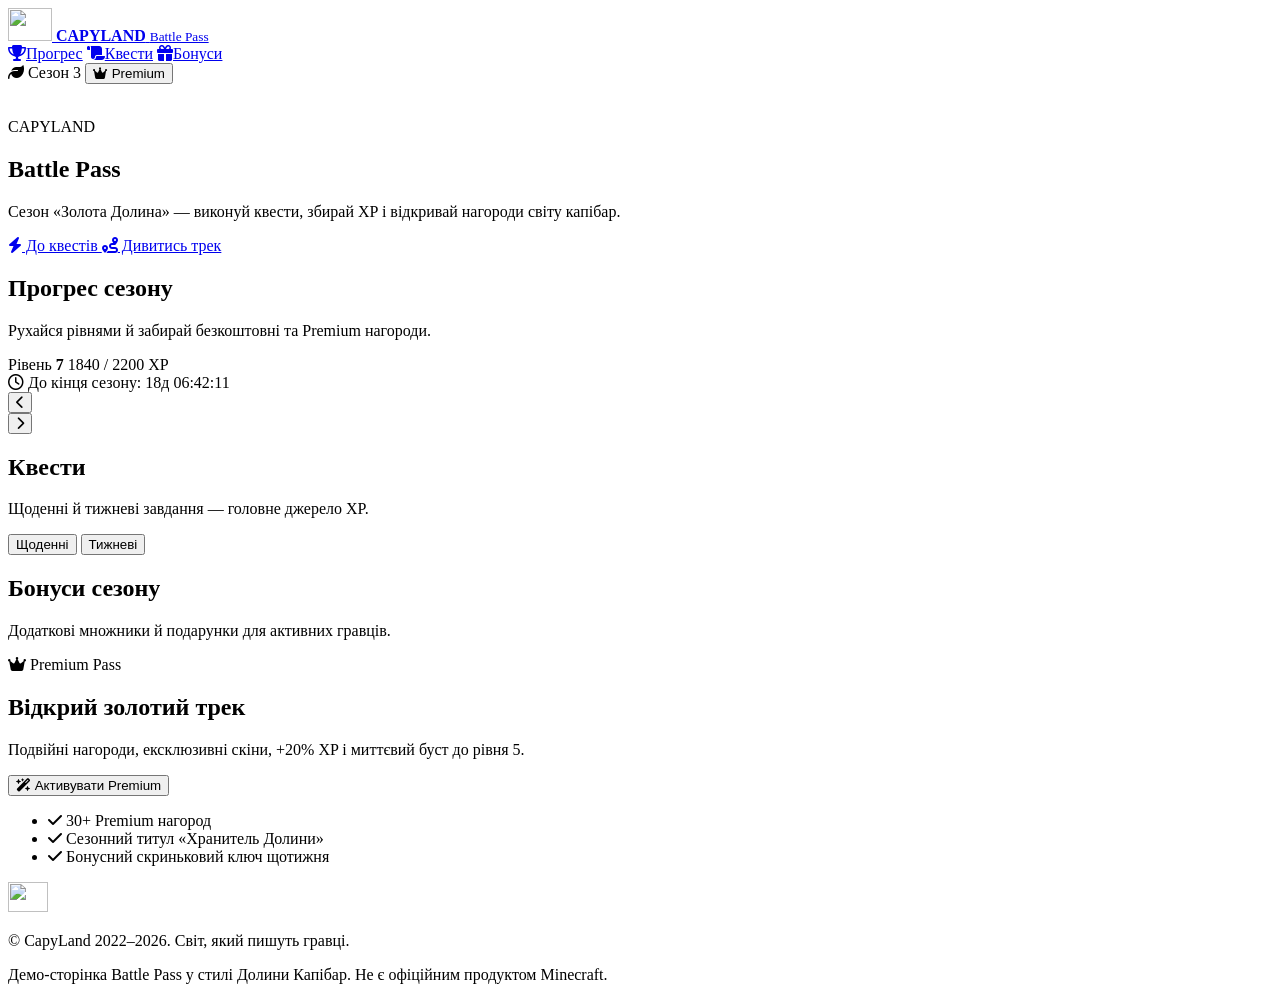
==== webapp/battlepass.html @ 0b2c3b3c "Add Capyland-style Battle Pass page with quests and rewards. New /battlepass web page mirrors Capyla" ====
<!DOCTYPE html>
<html lang="uk">
<head>
  <meta charset="UTF-8">
  <meta name="viewport" content="width=device-width, initial-scale=1.0">
  <title>Battle Pass — Долина Капібар</title>
  <meta name="description" content="Сезонний Battle Pass Долини Капібар: квести, нагороди, прогрес і бонуси.">
  <link rel="icon" href="/static/assets/logo.png" type="image/png">
  <link rel="preconnect" href="https://fonts.googleapis.com">
  <link rel="preconnect" href="https://fonts.gstatic.com" crossorigin>
  <link href="https://fonts.googleapis.com/css2?family=Unbounded:wght@400;500;600;700;800&display=swap" rel="stylesheet">
  <link rel="stylesheet" href="https://cdnjs.cloudflare.com/ajax/libs/font-awesome/6.5.1/css/all.min.css">
  <link rel="stylesheet" href="/static/battlepass.css">
</head>
<body>
  <div class="ambient" aria-hidden="true">
    <div class="ambient__glow ambient__glow--a"></div>
    <div class="ambient__glow ambient__glow--b"></div>
    <div class="ambient__grain"></div>
  </div>

  <header class="site-header">
    <a class="brand" href="/battlepass" aria-label="CapyLand — Battle Pass">
      <img src="/static/assets/logo.png" alt="" width="44" height="33">
      <span>
        <strong>CAPYLAND</strong>
        <small>Battle Pass</small>
      </span>
    </a>
    <nav class="header-nav" aria-label="Навігація">
      <a href="#progress"><i class="fa-solid fa-trophy"></i><span>Прогрес</span></a>
      <a href="#quests"><i class="fa-solid fa-scroll"></i><span>Квести</span></a>
      <a href="#bonuses"><i class="fa-solid fa-gift"></i><span>Бонуси</span></a>
    </nav>
    <div class="header-actions">
      <span class="chip chip--accent" id="seasonChip">
        <i class="fa-solid fa-leaf"></i> Сезон 3
      </span>
      <button type="button" class="btn-ghost" id="premiumBtn">
        <i class="fa-solid fa-crown"></i> Premium
      </button>
    </div>
  </header>

  <main>
    <section class="hero" aria-labelledby="heroTitle">
      <div class="hero__bg" aria-hidden="true">
        <img src="/static/assets/hero.png" alt="" class="hero__img">
        <div class="hero__veil"></div>
      </div>
      <div class="hero__content">
        <p class="brand-mark">CAPYLAND</p>
        <h1 id="heroTitle">Battle Pass</h1>
        <p class="hero__lead">Сезон «Золота Долина» — виконуй квести, збирай XP і відкривай нагороди світу капібар.</p>
        <div class="hero__cta">
          <a class="btn-primary" href="#quests">
            <i class="fa-solid fa-bolt"></i> До квестів
          </a>
          <a class="btn-secondary" href="#progress">
            <i class="fa-solid fa-route"></i> Дивитись трек
          </a>
        </div>
      </div>
    </section>

    <section class="section progress-section" id="progress" aria-labelledby="progressTitle">
      <div class="section-head">
        <div>
          <h2 id="progressTitle">Прогрес сезону</h2>
          <p>Рухайся рівнями й забирай безкоштовні та Premium нагороди.</p>
        </div>
        <div class="xp-panel" aria-live="polite">
          <div class="xp-panel__meta">
            <span>Рівень <strong id="levelVal">7</strong></span>
            <span id="xpLabel">1840 / 2200 XP</span>
          </div>
          <div class="xp-bar" role="progressbar" aria-valuemin="0" aria-valuemax="2200" aria-valuenow="1840" aria-label="Прогрес рівня">
            <div class="xp-bar__fill" id="xpFill"></div>
          </div>
          <div class="xp-panel__timer">
            <i class="fa-regular fa-clock"></i>
            <span id="seasonTimer">До кінця сезону: 18д 06:42:11</span>
          </div>
        </div>
      </div>

      <div class="track-wrap">
        <button type="button" class="track-nav track-nav--prev" id="trackPrev" aria-label="Попередні нагороди">
          <i class="fa-solid fa-chevron-left"></i>
        </button>
        <div class="track" id="rewardTrack" tabindex="0" aria-label="Трек нагород Battle Pass"></div>
        <button type="button" class="track-nav track-nav--next" id="trackNext" aria-label="Наступні нагороди">
          <i class="fa-solid fa-chevron-right"></i>
        </button>
      </div>
    </section>

    <section class="section quests-section" id="quests" aria-labelledby="questsTitle">
      <div class="section-head">
        <div>
          <h2 id="questsTitle">Квести</h2>
          <p>Щоденні й тижневі завдання — головне джерело XP.</p>
        </div>
        <div class="segmented" role="tablist" aria-label="Тип квестів">
          <button type="button" class="seg active" role="tab" aria-selected="true" data-quest-tab="daily">Щоденні</button>
          <button type="button" class="seg" role="tab" aria-selected="false" data-quest-tab="weekly">Тижневі</button>
        </div>
      </div>
      <div class="quest-list" id="questList" role="list"></div>
    </section>

    <section class="section bonuses-section" id="bonuses" aria-labelledby="bonusesTitle">
      <div class="section-head">
        <div>
          <h2 id="bonusesTitle">Бонуси сезону</h2>
          <p>Додаткові множники й подарунки для активних гравців.</p>
        </div>
      </div>
      <div class="bonus-grid" id="bonusGrid"></div>
    </section>

    <section class="section premium-section" aria-labelledby="premiumTitle">
      <div class="premium-banner">
        <div class="premium-banner__copy">
          <span class="chip chip--accent"><i class="fa-solid fa-crown"></i> Premium Pass</span>
          <h2 id="premiumTitle">Відкрий золотий трек</h2>
          <p>Подвійні нагороди, ексклюзивні скіни, +20% XP і миттєвий буст до рівня 5.</p>
            <button type="button" class="btn-primary" id="unlockPremium">
            <i class="fa-solid fa-wand-magic-sparkles"></i> Активувати Premium
          </button>
        </div>
        <ul class="premium-banner__perks">
          <li><i class="fa-solid fa-check"></i> 30+ Premium нагород</li>
          <li><i class="fa-solid fa-check"></i> Сезонний титул «Хранитель Долини»</li>
          <li><i class="fa-solid fa-check"></i> Бонусний скриньковий ключ щотижня</li>
        </ul>
      </div>
    </section>
  </main>

  <footer class="site-footer">
    <div class="footer-brand">
      <img src="/static/assets/logo.png" alt="" width="40" height="30">
      <p>© CapyLand 2022–2026. Світ, який пишуть гравці.</p>
    </div>
    <p class="footer-note">Демо-сторінка Battle Pass у стилі Долини Капібар. Не є офіційним продуктом Minecraft.</p>
  </footer>

  <div class="toast" id="toast" role="status" aria-live="polite"></div>
  <script src="/static/battlepass.js"></script>
</body>
</html>
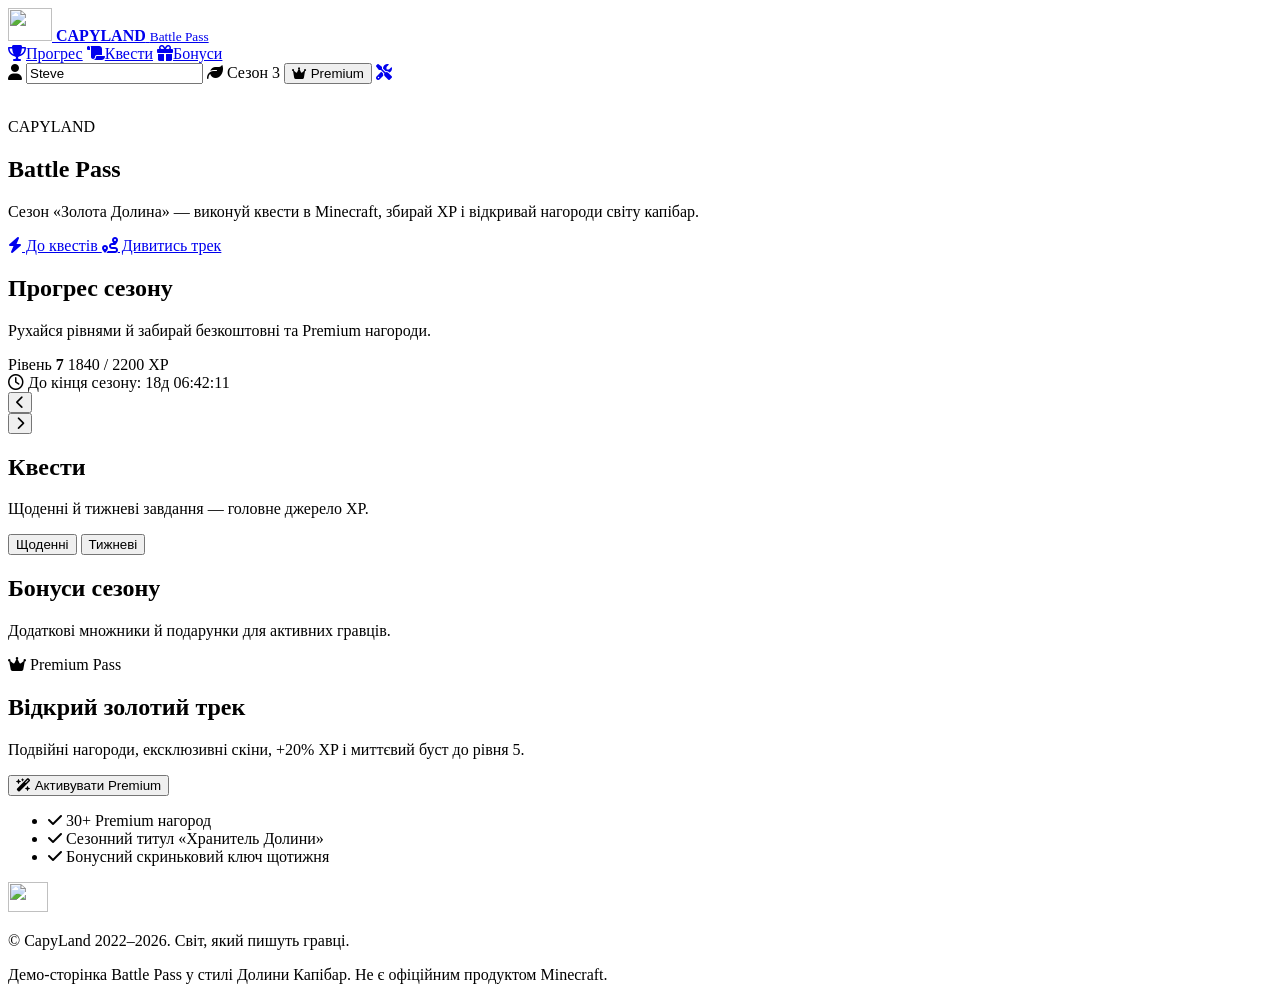
==== commit b166bba6: "Add Battle Pass backend: seasons, quests, and Minecraft event ingest. Admins can create seasons/ques" ====
--- a/webapp/battlepass.html
+++ b/webapp/battlepass.html
@@ -33,12 +33,19 @@
       <a href="#bonuses"><i class="fa-solid fa-gift"></i><span>Бонуси</span></a>
     </nav>
     <div class="header-actions">
+      <label class="chip player-chip" title="Minecraft нік">
+        <i class="fa-solid fa-user"></i>
+        <input id="playerName" type="text" value="Steve" maxlength="16" aria-label="Minecraft нік">
+      </label>
       <span class="chip chip--accent" id="seasonChip">
         <i class="fa-solid fa-leaf"></i> Сезон 3
       </span>
       <button type="button" class="btn-ghost" id="premiumBtn">
         <i class="fa-solid fa-crown"></i> Premium
       </button>
+      <a class="btn-ghost" href="/battlepass/admin" title="Адмінка">
+        <i class="fa-solid fa-screwdriver-wrench"></i>
+      </a>
     </div>
   </header>
 
@@ -51,7 +58,7 @@
       <div class="hero__content">
         <p class="brand-mark">CAPYLAND</p>
         <h1 id="heroTitle">Battle Pass</h1>
-        <p class="hero__lead">Сезон «Золота Долина» — виконуй квести, збирай XP і відкривай нагороди світу капібар.</p>
+        <p class="hero__lead">Сезон «Золота Долина» — виконуй квести в Minecraft, збирай XP і відкривай нагороди світу капібар.</p>
         <div class="hero__cta">
           <a class="btn-primary" href="#quests">
             <i class="fa-solid fa-bolt"></i> До квестів
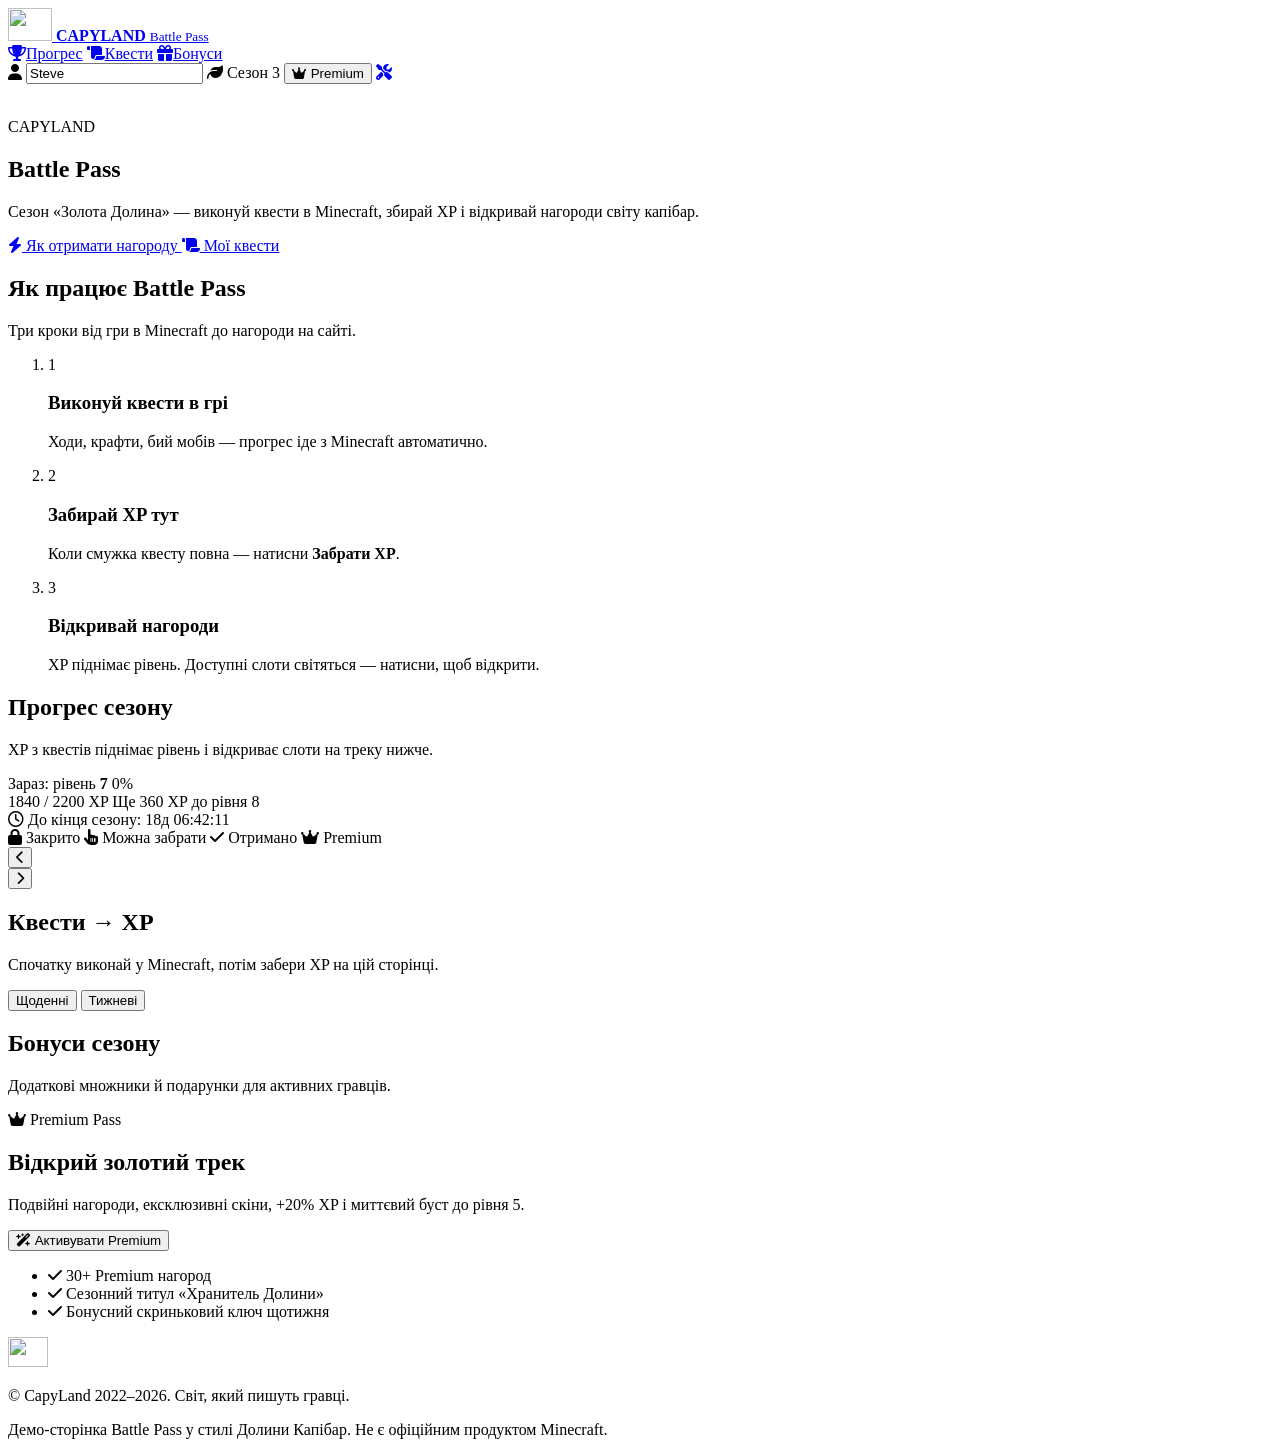
==== commit 22dfed65: "Clarify Battle Pass progress, XP claiming, and reward unlock states. Add how-it-works steps, next-go" ====
--- a/webapp/battlepass.html
+++ b/webapp/battlepass.html
@@ -60,35 +60,80 @@
         <h1 id="heroTitle">Battle Pass</h1>
         <p class="hero__lead">Сезон «Золота Долина» — виконуй квести в Minecraft, збирай XP і відкривай нагороди світу капібар.</p>
         <div class="hero__cta">
-          <a class="btn-primary" href="#quests">
-            <i class="fa-solid fa-bolt"></i> До квестів
+          <a class="btn-primary" href="#how">
+            <i class="fa-solid fa-bolt"></i> Як отримати нагороду
           </a>
-          <a class="btn-secondary" href="#progress">
-            <i class="fa-solid fa-route"></i> Дивитись трек
+          <a class="btn-secondary" href="#quests">
+            <i class="fa-solid fa-scroll"></i> Мої квести
           </a>
         </div>
       </div>
     </section>
 
+    <section class="section how-section" id="how" aria-labelledby="howTitle">
+      <div class="section-head">
+        <div>
+          <h2 id="howTitle">Як працює Battle Pass</h2>
+          <p>Три кроки від гри в Minecraft до нагороди на сайті.</p>
+        </div>
+      </div>
+      <ol class="how-steps">
+        <li class="how-step">
+          <span class="how-step__num">1</span>
+          <div>
+            <h3>Виконуй квести в грі</h3>
+            <p>Ходи, крафти, бий мобів — прогрес іде з Minecraft автоматично.</p>
+          </div>
+        </li>
+        <li class="how-step">
+          <span class="how-step__num">2</span>
+          <div>
+            <h3>Забирай XP тут</h3>
+            <p>Коли смужка квесту повна — натисни <strong>Забрати XP</strong>.</p>
+          </div>
+        </li>
+        <li class="how-step">
+          <span class="how-step__num">3</span>
+          <div>
+            <h3>Відкривай нагороди</h3>
+            <p>XP піднімає рівень. Доступні слоти світяться — натисни, щоб відкрити.</p>
+          </div>
+        </li>
+      </ol>
+      <div class="goal-card" id="goalCard" aria-live="polite"></div>
+    </section>
+
     <section class="section progress-section" id="progress" aria-labelledby="progressTitle">
       <div class="section-head">
         <div>
           <h2 id="progressTitle">Прогрес сезону</h2>
-          <p>Рухайся рівнями й забирай безкоштовні та Premium нагороди.</p>
+          <p>XP з квестів піднімає рівень і відкриває слоти на треку нижче.</p>
         </div>
         <div class="xp-panel" aria-live="polite">
           <div class="xp-panel__meta">
-            <span>Рівень <strong id="levelVal">7</strong></span>
-            <span id="xpLabel">1840 / 2200 XP</span>
+            <span>Зараз: рівень <strong id="levelVal">7</strong></span>
+            <span id="xpPct">0%</span>
           </div>
           <div class="xp-bar" role="progressbar" aria-valuemin="0" aria-valuemax="2200" aria-valuenow="1840" aria-label="Прогрес рівня">
             <div class="xp-bar__fill" id="xpFill"></div>
           </div>
+          <div class="xp-panel__meta xp-panel__meta--sub">
+            <span id="xpLabel">1840 / 2200 XP</span>
+            <span id="xpNeed">Ще 360 XP до рівня 8</span>
+          </div>
+          <div class="xp-panel__next" id="xpNextReward"></div>
           <div class="xp-panel__timer">
             <i class="fa-regular fa-clock"></i>
             <span id="seasonTimer">До кінця сезону: 18д 06:42:11</span>
           </div>
         </div>
+      </div>
+
+      <div class="track-legend" aria-hidden="true">
+        <span><i class="fa-solid fa-lock"></i> Закрито</span>
+        <span class="is-ready"><i class="fa-solid fa-hand-pointer"></i> Можна забрати</span>
+        <span class="is-done"><i class="fa-solid fa-check"></i> Отримано</span>
+        <span class="is-prem"><i class="fa-solid fa-crown"></i> Premium</span>
       </div>
 
       <div class="track-wrap">
@@ -105,14 +150,15 @@
     <section class="section quests-section" id="quests" aria-labelledby="questsTitle">
       <div class="section-head">
         <div>
-          <h2 id="questsTitle">Квести</h2>
-          <p>Щоденні й тижневі завдання — головне джерело XP.</p>
+          <h2 id="questsTitle">Квести → XP</h2>
+          <p>Спочатку виконай у Minecraft, потім забери XP на цій сторінці.</p>
         </div>
         <div class="segmented" role="tablist" aria-label="Тип квестів">
           <button type="button" class="seg active" role="tab" aria-selected="true" data-quest-tab="daily">Щоденні</button>
           <button type="button" class="seg" role="tab" aria-selected="false" data-quest-tab="weekly">Тижневі</button>
         </div>
       </div>
+      <div class="quest-summary" id="questSummary"></div>
       <div class="quest-list" id="questList" role="list"></div>
     </section>
 
@@ -154,6 +200,29 @@
   </footer>
 
   <div class="toast" id="toast" role="status" aria-live="polite"></div>
+
+  <div class="fx-overlay" id="fxOverlay" hidden aria-hidden="true">
+    <div class="fx-backdrop"></div>
+    <div class="fx-burst" id="fxBurst" aria-hidden="true"></div>
+    <div class="fx-card" id="fxCard">
+      <div class="fx-rays" aria-hidden="true"></div>
+      <div class="fx-stage" id="fxStage">
+        <div class="fx-chest" id="fxChest">
+          <div class="fx-chest__lid"></div>
+          <div class="fx-chest__body"><i class="fa-solid fa-gift"></i></div>
+        </div>
+        <div class="fx-icon-wrap" id="fxIconWrap">
+          <i class="fa-solid fa-trophy" id="fxIcon"></i>
+        </div>
+      </div>
+      <p class="fx-kicker" id="fxKicker">Нагороду отримано</p>
+      <h2 class="fx-title" id="fxTitle">Назва</h2>
+      <p class="fx-sub" id="fxSub"></p>
+      <button type="button" class="btn-primary fx-close" id="fxClose">Далі</button>
+    </div>
+  </div>
+
+  <div class="fx-float-layer" id="fxFloatLayer" aria-hidden="true"></div>
   <script src="/static/battlepass.js"></script>
 </body>
 </html>
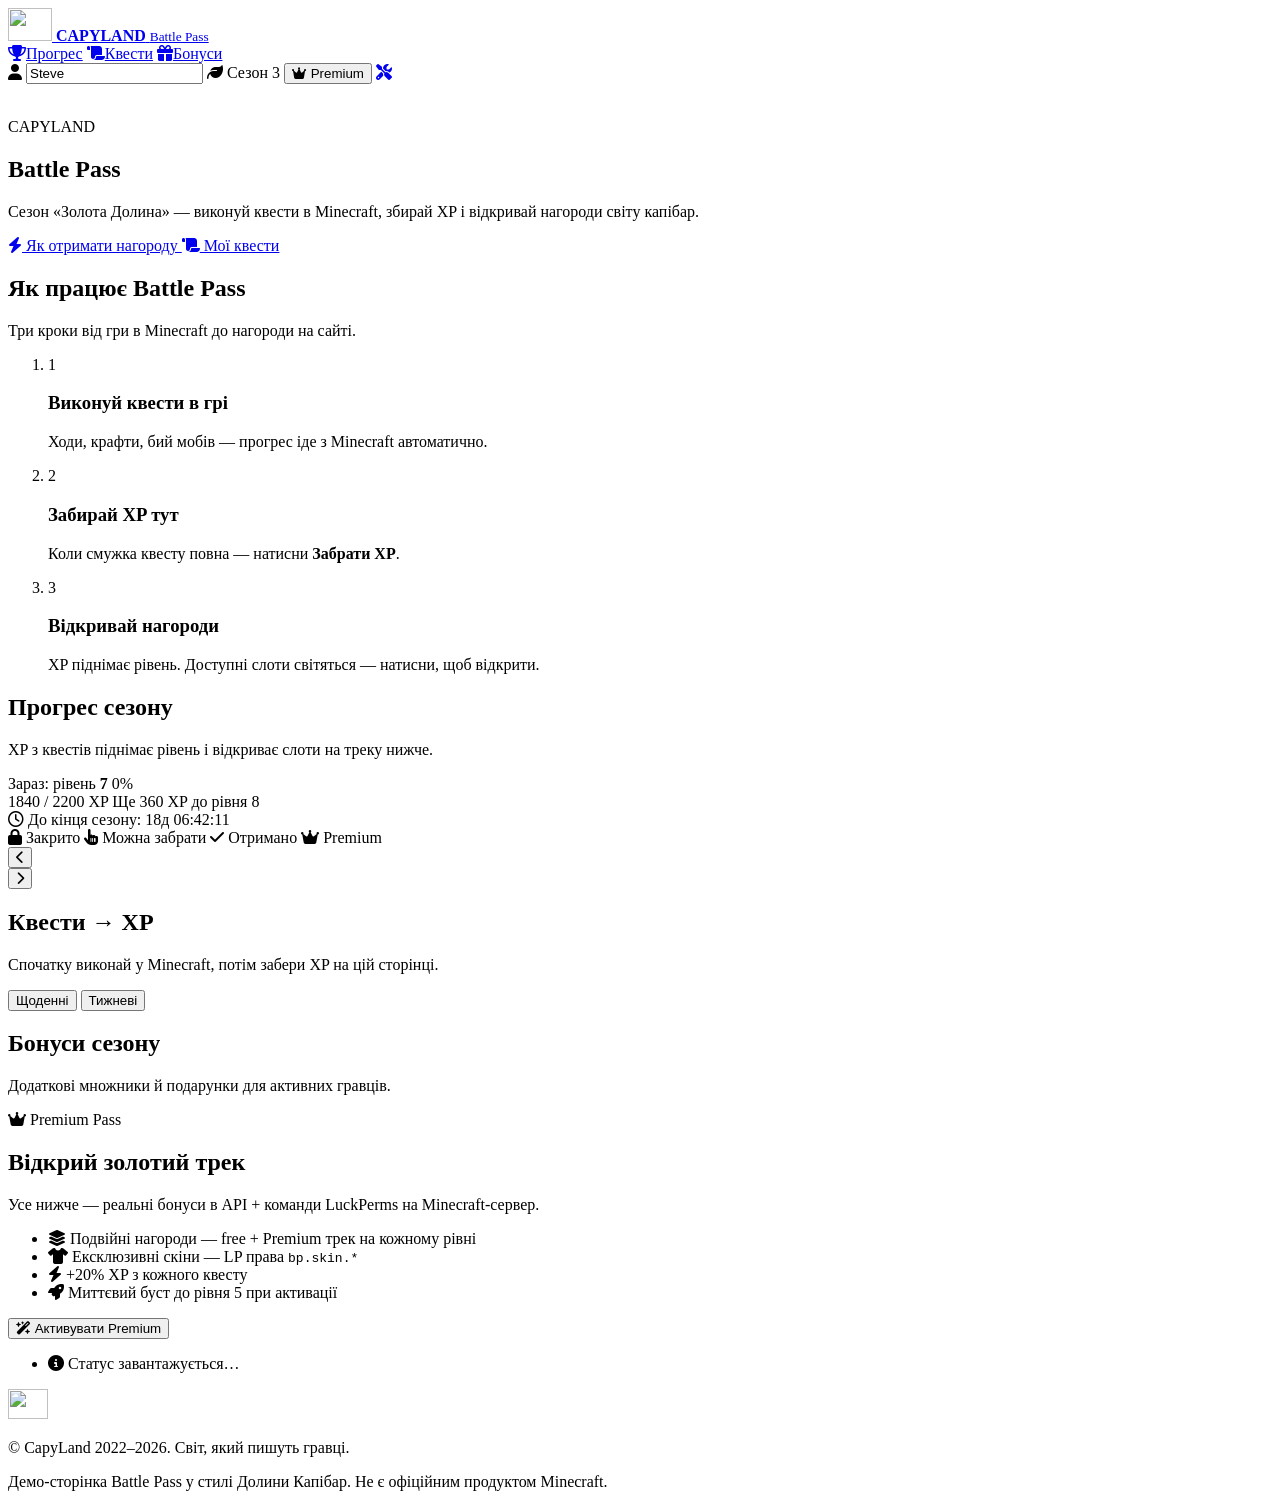
==== commit d702ded0: "Wire Premium benefits and LuckPerms grant queue. Premium now grants +20% quest XP, boosts to level 5" ====
--- a/webapp/battlepass.html
+++ b/webapp/battlepass.html
@@ -177,15 +177,19 @@
         <div class="premium-banner__copy">
           <span class="chip chip--accent"><i class="fa-solid fa-crown"></i> Premium Pass</span>
           <h2 id="premiumTitle">Відкрий золотий трек</h2>
-          <p>Подвійні нагороди, ексклюзивні скіни, +20% XP і миттєвий буст до рівня 5.</p>
-            <button type="button" class="btn-primary" id="unlockPremium">
+          <p>Усе нижче — реальні бонуси в API + команди LuckPerms на Minecraft-сервер.</p>
+          <ul class="premium-live-perks" id="premiumLivePerks">
+            <li data-perk="dual"><i class="fa-solid fa-layer-group"></i> Подвійні нагороди — free + Premium трек на кожному рівні</li>
+            <li data-perk="skins"><i class="fa-solid fa-shirt"></i> Ексклюзивні скіни — LP права <code>bp.skin.*</code></li>
+            <li data-perk="xp"><i class="fa-solid fa-bolt"></i> +20% XP з кожного квесту</li>
+            <li data-perk="boost"><i class="fa-solid fa-rocket"></i> Миттєвий буст до рівня 5 при активації</li>
+          </ul>
+          <button type="button" class="btn-primary" id="unlockPremium">
             <i class="fa-solid fa-wand-magic-sparkles"></i> Активувати Premium
           </button>
         </div>
-        <ul class="premium-banner__perks">
-          <li><i class="fa-solid fa-check"></i> 30+ Premium нагород</li>
-          <li><i class="fa-solid fa-check"></i> Сезонний титул «Хранитель Долини»</li>
-          <li><i class="fa-solid fa-check"></i> Бонусний скриньковий ключ щотижня</li>
+        <ul class="premium-banner__perks" id="premiumStatusList">
+          <li><i class="fa-solid fa-circle-info"></i> Статус завантажується…</li>
         </ul>
       </div>
     </section>
@@ -209,7 +213,7 @@
       <div class="fx-stage" id="fxStage">
         <div class="fx-chest" id="fxChest">
           <div class="fx-chest__lid"></div>
-          <div class="fx-chest__body"><i class="fa-solid fa-gift"></i></div>
+          <div class="fx-chest__body"></div>
         </div>
         <div class="fx-icon-wrap" id="fxIconWrap">
           <i class="fa-solid fa-trophy" id="fxIcon"></i>
